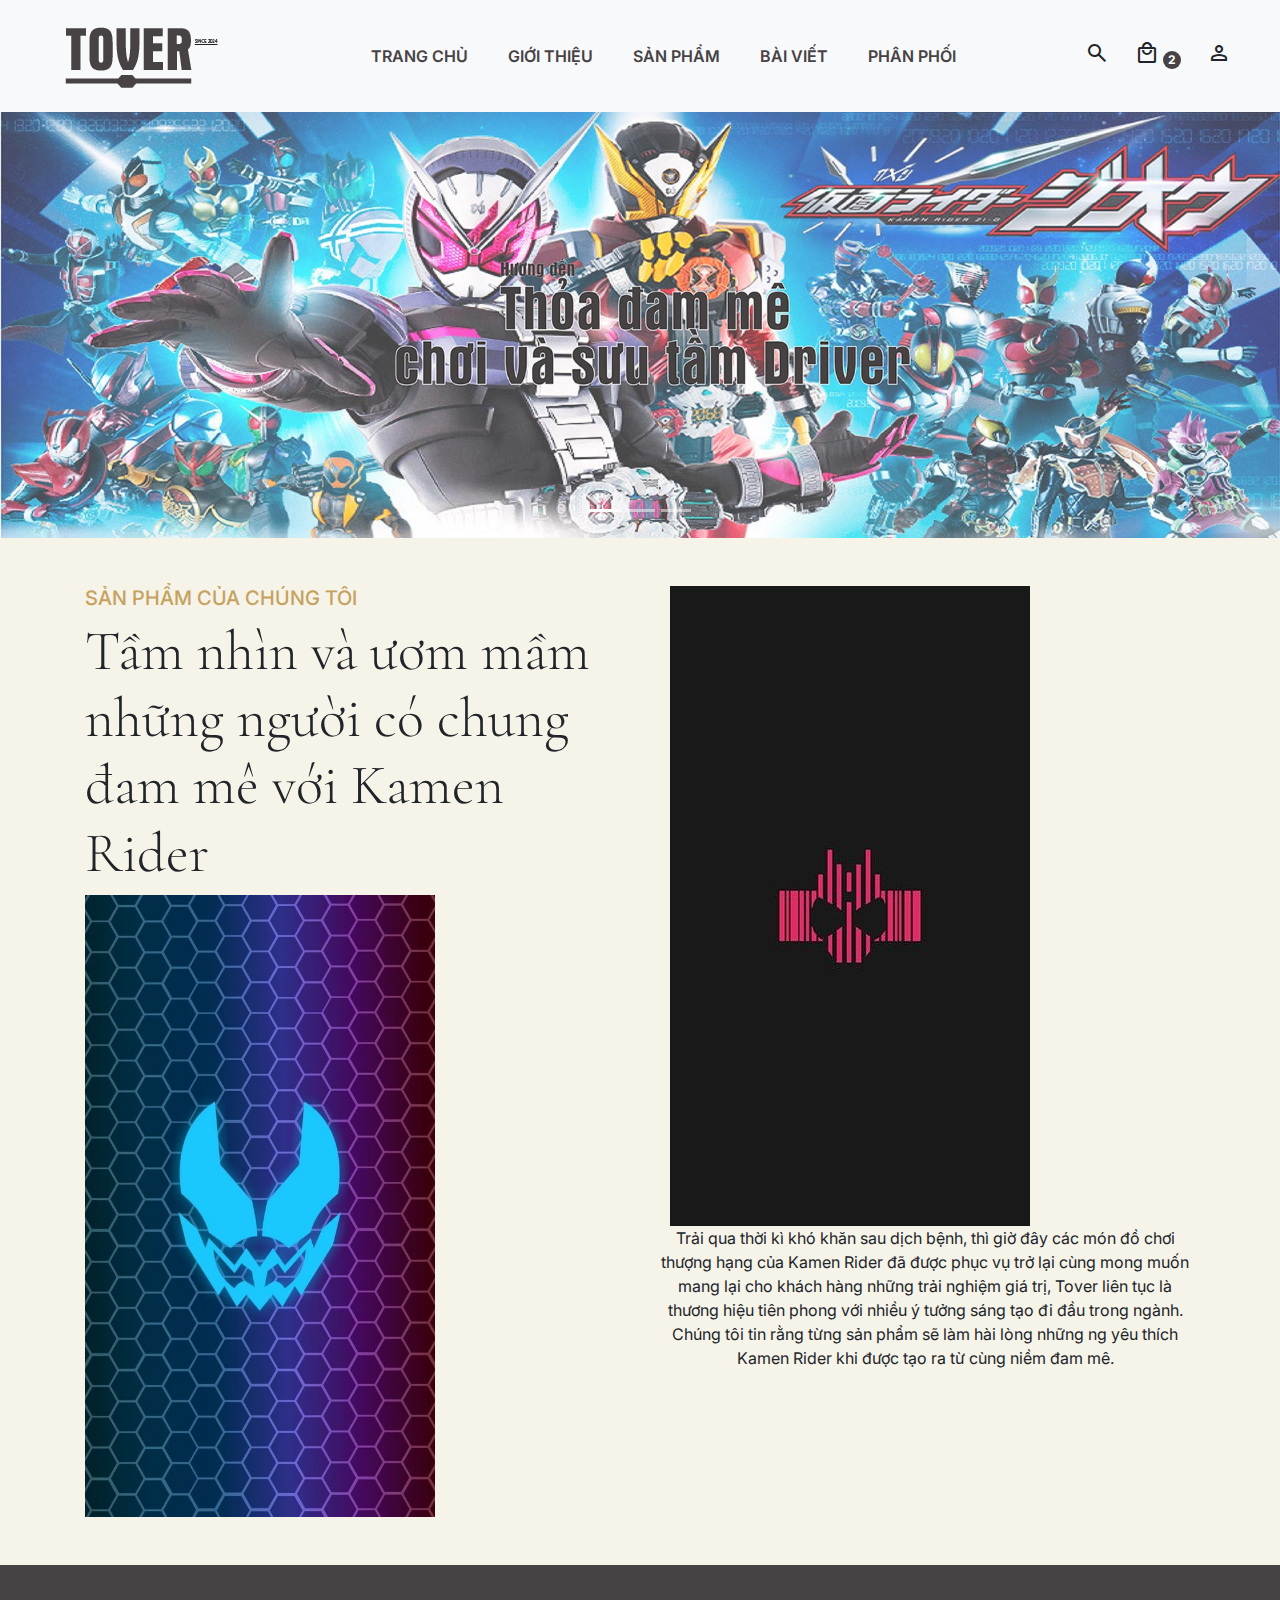
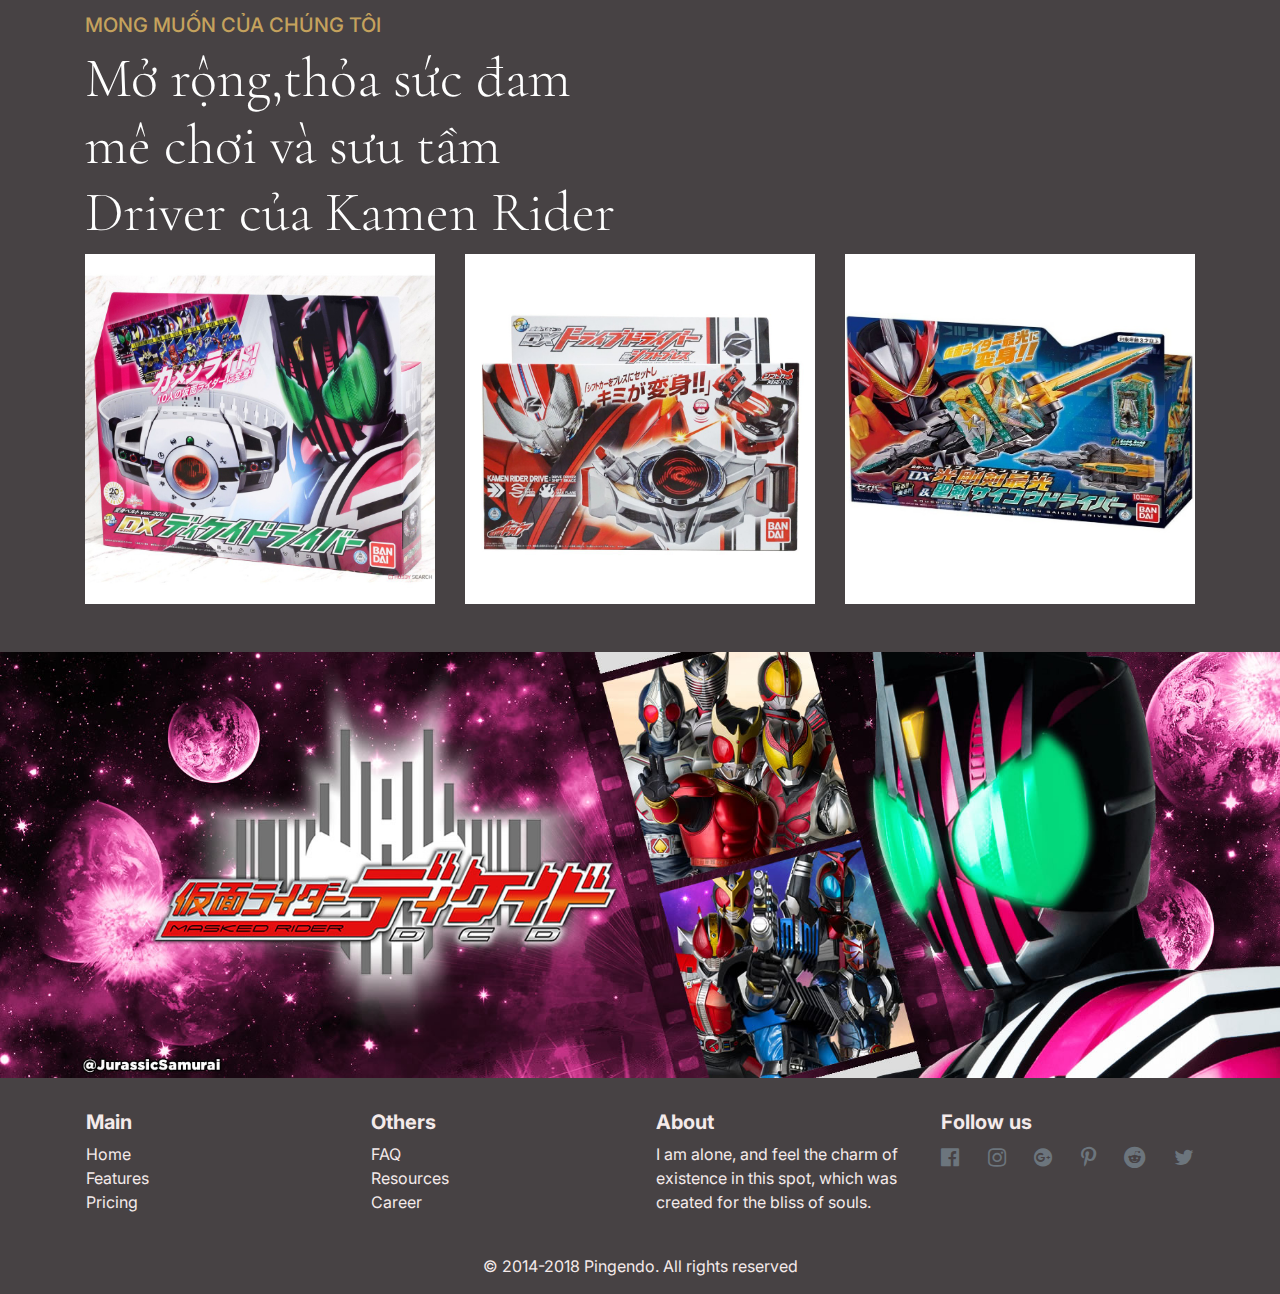
==== index.html @ 9793f77b "Add files via upload" ====
<!doctype html>
<html>
<head>
<meta charset="utf-8">
<meta http-equiv="X-UA-Compatible" content="IE=edge">
<meta name="viewport" content="width=device-width, initial-scale=1.0">
<title>TOVER</title>
	<link rel="icon" href="images/LGRG.png"> 
<link href="css/bootstrap-4.4.1.css" rel="stylesheet" type="text/css">
<link rel="stylesheet" href="https://fonts.googleapis.com/css2?family=Material+Symbols+Outlined:opsz,wght,FILL,GRAD@24,400,0,0" />
	<link rel="stylesheet" href="https://fonts.googleapis.com/css2?family=Material+Symbols+Outlined:opsz,wght,FILL,GRAD@24,400,0,0" />
	<link rel="stylesheet" href="https://fonts.googleapis.com/css2?family=Material+Symbols+Outlined:opsz,wght,FILL,GRAD@24,400,0,0" />
	<link rel="stylesheet" href="https://cdnjs.cloudflare.com/ajax/libs/font-awesome/4.7.0/css/font-awesome.min.css" type="text/css">
</head>

<body>
<nav class="navbar navbar-expand-md navbar-light bg-light"> 
	<div class="container-fluid">
	<a class="navbar-brand" href="index.html"><img src="images/LG2.png" alt="" class="w-100"></a>
	<button class="navbar-toggler" type="button" data-toggle="collapse" data-target="#navbarSupportedContent1" aria-controls="navbarSupportedContent1" aria-expanded="false" aria-label="Toggle navigation"> <span class="navbar-toggler-icon"></span> </button>
	  <div class="collapse navbar-collapse" id="navbarSupportedContent1">
	    <ul class="navbar-nav mx-auto">
	      <li class="nav-item"> <a class="nav-link" href="index.html">trang chủ <span class="sr-only">(current)</span></a> </li>
	      <li class="nav-item"> <a class="nav-link" href="index.html">giới thiệu</a> </li>
			 <li class="nav-item"> <a class="nav-link" href="sp3.html">sản phẩm</a> </li>
			 <li class="nav-item"> <a class="nav-link" href="#">bài viết</a> </li>
			 <li class="nav-item"> <a class="nav-link" href="phanphoi.html">phân phối</a> </li>
        </ul>
	    <form class="form-inline my-2 my-lg-0">
	      <button class="btn my-2 my-sm-0" type="submit"><span class="material-symbols-outlined">
search
</span></button>
        </form>
		    <form class="form-inline my-2 my-lg-0">
	      <button class="btn my-2 my-sm-0" type="submit"><span class="material-symbols-outlined">
local_mall
</span>
		  <span class="badge bg-primary rounded-circle" >2</span></button>
        </form>
		    <form class="form-inline my-2 my-lg-0">
	      <button class="btn my-2 my-sm-0" type="submit"><span class="material-symbols-outlined">
person
</span></button>
        </form>
	  </div>
  </div>
</nav>
<div id="carouselExampleIndicators1" class="carousel slide" data-ride="carousel" style="background-color: grey">
  <ol class="carousel-indicators">
    <li data-target="#carouselExampleIndicators1" data-slide-to="0" class="active"></li>
    <li data-target="#carouselExampleIndicators1" data-slide-to="1"></li>
    <li data-target="#carouselExampleIndicators1" data-slide-to="2"></li>
  </ol>
  <div class="carousel-inner" role="listbox">
    <div class="carousel-item active"> <img class="d-block mx-auto img-fluid" src="images/hinh moi dl 72/BANNER-SP2-01.jpg" alt="First slide">	
      <div class="carousel-caption">

      </div>
    </div>
	   <div class="carousel-item "> <img class="d-block mx-auto img-fluid" src="images/hinh moi dl 72/BANNER-SP3-01.jpg" alt="First slide">
			  
				  
      <div class="carousel-caption">
      </div>
    </div>
	  <div class="carousel-item"> <img class="d-block mx-auto img-fluid" src="images/hinh moi dl 72/BANNER-SP4-01.jpg" alt="First slide">
      <div class="carousel-caption">
      </div>
    </div>
  </div>
  <a class="carousel-control-prev" href="#carouselExampleIndicators1" role="button" data-slide="prev"> <span class="carousel-control-prev-icon" aria-hidden="true"></span> <span class="sr-only">Previous</span> </a> <a class="carousel-control-next" href="#carouselExampleIndicators1" role="button" data-slide="next"> <span class="carousel-control-next-icon" aria-hidden="true"></span> <span class="sr-only">Next</span> </a> </div>
	<section id="vung1" class="py-5 bg-secondary">
	<div class="container">
		<div class="row">
			<div class="col-md-6">
			<h5 class="text-secondary">SẢN PHẨM CỦA CHÚNG TÔI</h5>
			<h1 class="display-4">Tầm nhìn và ươm mầm những người có chung đam mê với Kamen Rider</h1>
			<div class="row">
				<div class="col-md-4"></div>
				<div class="col-md-8"><img src="images/741490c62320a1bcea87bd6bc3e092b0.jpg" alt="" class="w-100"></div>
				
			</div></div>
			
			<div class="col-md-6">
	<div class="col-md-4"><img src="images/713b2e16b7cc73d060dbcf9a7435993a.jpg" alt=""></div>
				<p class="text">Trải qua thời kì khó khăn sau dịch bệnh, thì giờ đây các món đồ chơi thượng hạng của Kamen Rider đã được phục vụ trở lại cùng mong muốn mang lại cho khách hàng những trải nghiệm giá trị, Tover liên tục là thương hiệu tiên phong với nhiều ý tưởng sáng tạo đi đầu trong ngành. Chúng tôi tin rằng từng sản phẩm sẽ làm hài lòng những ng yêu thích Kamen Rider khi được tạo ra từ cùng niềm đam mê. </p>
			</div>
			
			</div>
			
			
		</div>
	
	</section>
	<section id="vung2" class="py-5 bg-primary">
	<div class="container">
		<div class="row">
			<div class="col-md-6">
			<h5 class="text-secondary">MONG MUỐN CỦA CHÚNG TÔI</h5>
			<h1 class="display-4">Mở rộng,thỏa sức đam mê chơi và sưu tầm Driver của Kamen Rider</h1>
			</div>
			
			</div>
			<div class="row">
		<div class="col-lg-4 col-md-6 col-12"><img src="images/h1.jpg" alt="" class="w-100"></div>
		<div class="col-lg-4 col-md-6 col-12"><img src="images/h2.jpg" alt="" class="w-100"></div>
		<div class="col-lg-4 col-md-6 col-12"><img src="images/h4.jpg" alt="" class="w-100"></div></div>
			
		</div>
	
	</section>
<div class="banner"><img src="images/AnyConv.com__EdBoMAvU4AA2nuV.jpg" alt="" class="w-100"></div>	
	
	
<footer class="py-3" >
    <div class="container">
      <div class="row">
        <div class="col-lg-3 col-6 p-3">
          <h5> <b>Main</b> </h5>
          <ul class="list-unstyled">
            <li> Home </li>
            <li> Features </li>
            <li> Pricing </li>
          </ul>
        </div>
        <div class="col-lg-3 col-6 p-3">
          <h5> <b>Others</b> </h5>
          <ul class="list-unstyled">
            <li> FAQ </li>
            <li> Resources </li>
            <li> Career </li>
          </ul>
        </div>
        <div class="col-lg-3 col-md-6 p-3">
          <h5> <b>About</b> </h5>
          <p class="mb-0"> I am alone, and feel the charm of existence in this spot, which was created for the bliss of souls.</p>
        </div>
        <div class="col-lg-3 col-md-6 p-3">
          <h5> <b>Follow us</b> </h5>
          <div class="row">
            <div class="col-md-12 d-flex align-items-center justify-content-between my-2"> <a href="#">
                <i class="d-block fa fa-facebook-official text-muted fa-lg mr-2"></i>
              </a> <a href="#">
                <i class="d-block fa fa-instagram text-muted fa-lg mx-2"></i>
              </a> <a href="#">
                <i class="d-block fa fa-google-plus-official text-muted fa-lg mx-2"></i>
              </a> <a href="#">
                <i class="d-block fa fa-pinterest-p text-muted fa-lg mx-2"></i>
              </a> <a href="#">
                <i class="d-block fa fa-reddit text-muted fa-lg mx-2"></i>
              </a> <a href="#">
                <i class="d-block fa fa-twitter text-muted fa-lg ml-2"></i>
              </a> </div>
          </div>
        </div>
      </div>
      <div class="row">
        <div class="col-md-12 text-center">
          <p class="mb-0 mt-2">© 2014-2018 Pingendo. All rights reserved</p>
        </div>
      </div>
    </div>
  </footer>			 
			 
			 
<script src="js/jquery-3.4.1.min.js"></script>
<script src="js/popper.min.js"></script>
<script src="js/bootstrap-4.4.1.js"></script>
</body>
</html>
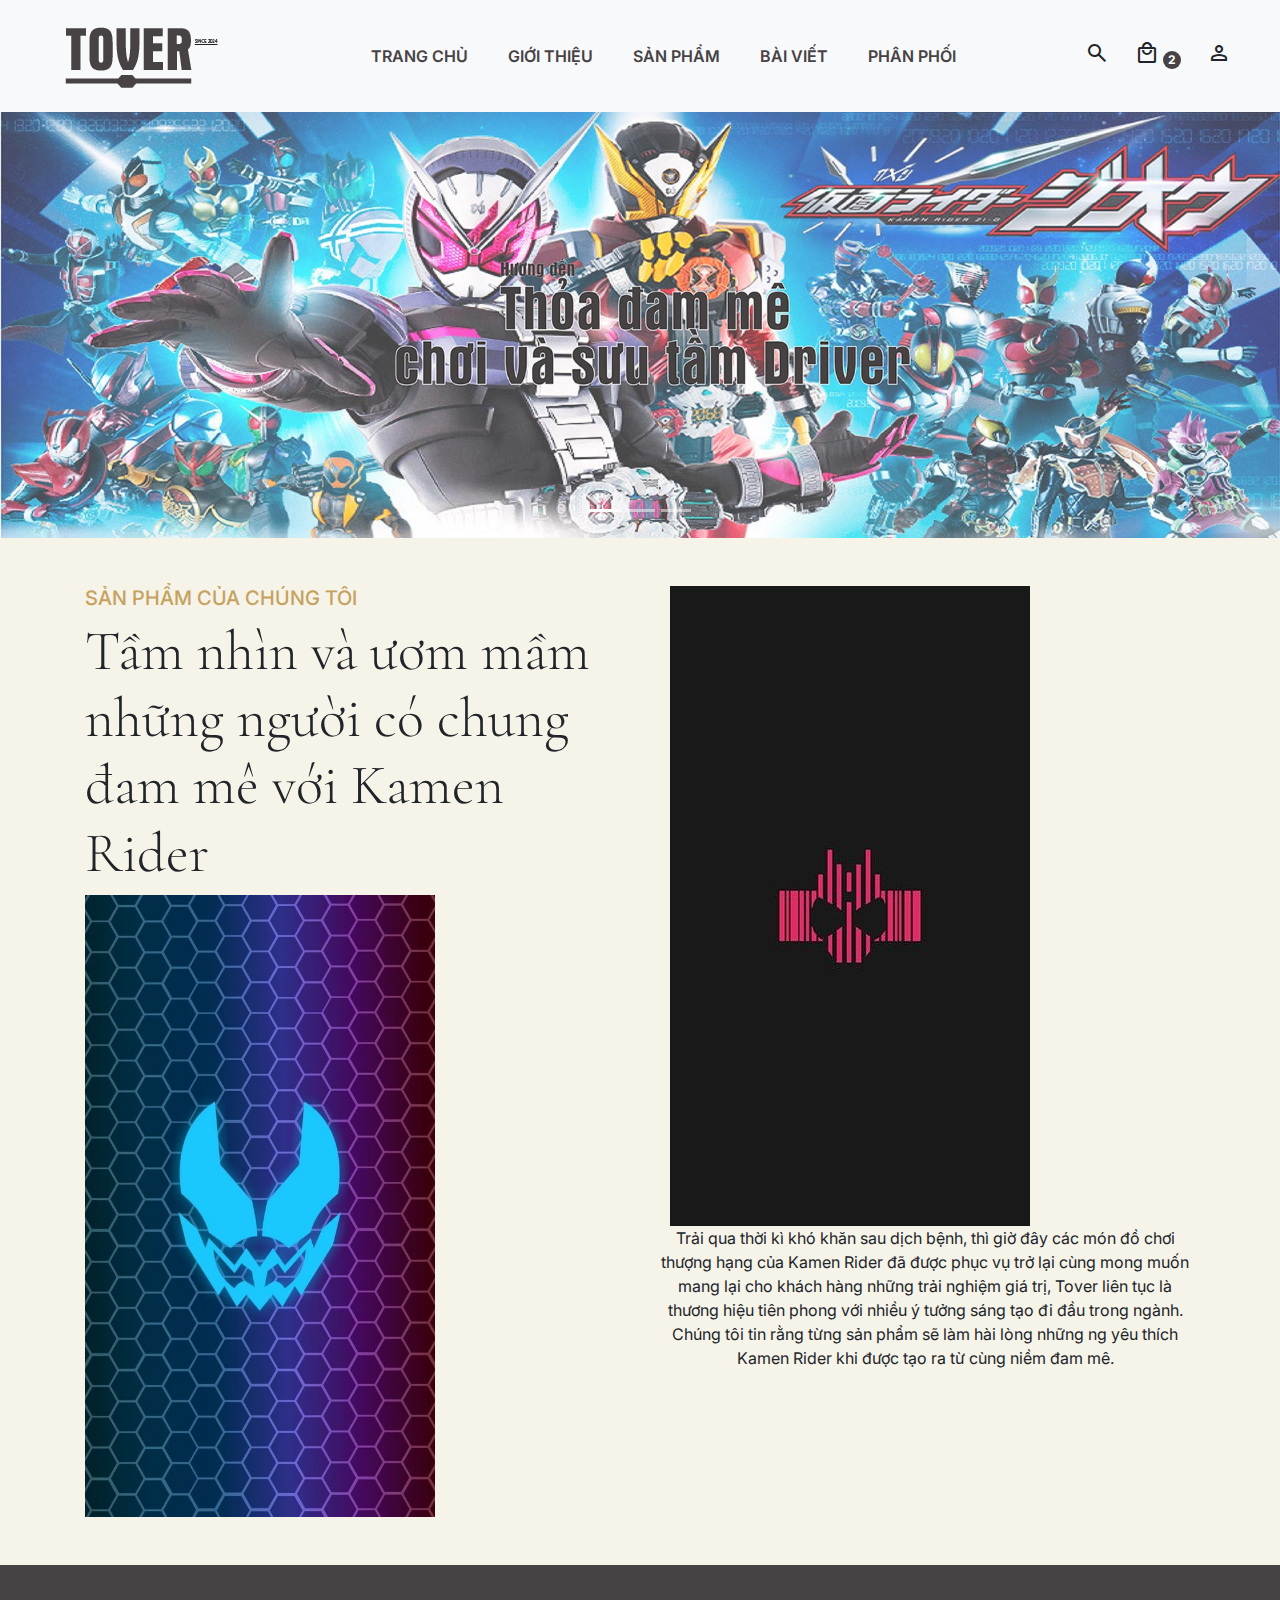
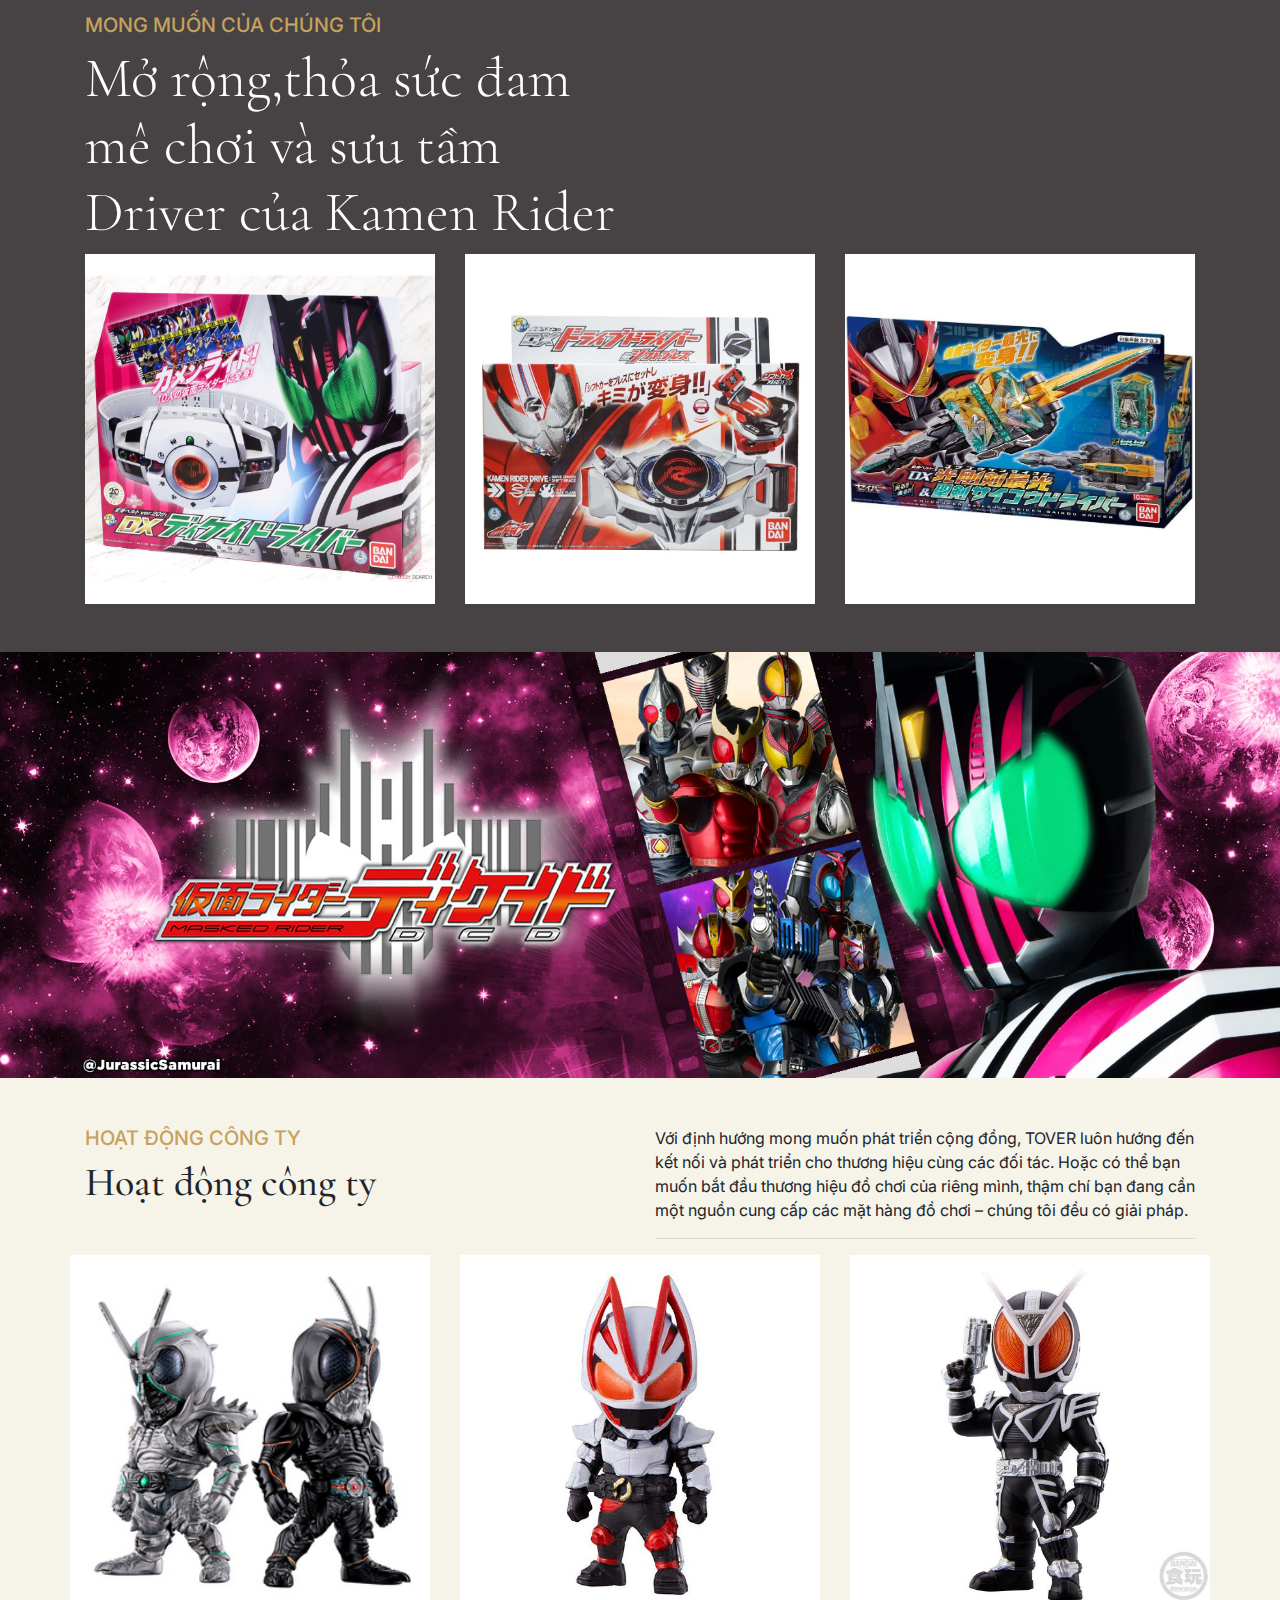
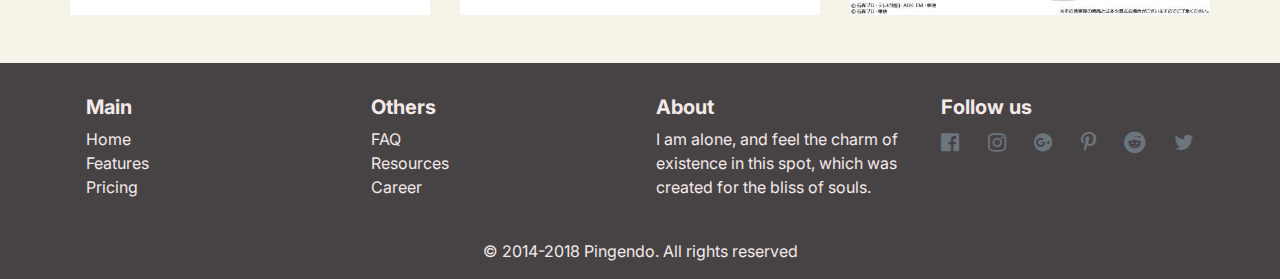
==== commit 84581ab4: "Add files via upload" ====
--- a/index.html
+++ b/index.html
@@ -111,6 +111,29 @@
 	</section>
 <div class="banner"><img src="images/AnyConv.com__EdBoMAvU4AA2nuV.jpg" alt="" class="w-100"></div>	
 	
+<section id="vung3" class="py-5 bg-secondary">
+	<div class="container">
+		<div class="row">
+			<div class="col-md-6">
+			<h5 class="text-secondary">HOẠT ĐỘNG CÔNG TY</h5>
+			<h1 class="display-5">Hoạt động công ty</h1>
+				
+			</div>
+			<div class="col-md-6">
+			<p>Với định hướng mong muốn phát triển cộng đồng, TOVER 
+				luôn hướng đến kết nối và phát triển cho thương hiệu cùng các đối tác. Hoặc có thể bạn muốn bắt đầu thương hiệu đồ chơi của riêng mình, thậm chí bạn  đang cần một nguồn cung cấp các mặt hàng đồ chơi – chúng tôi đều có giải pháp. </p>
+				<hr>
+		</div>
+		<div class="row">
+		<div class="col-lg-4 col-md-6 col-12"><img src="images/N2643494001001_002.jpg" alt="" class="w-100"></div>
+		<div class="col-lg-4 col-md-6 col-12"><img src="images/only-19-50-usd-for-kamen-rider-geats-capsule-hero-figure-01-online-at-the-shop_0.jpg" alt="" class="w-100"></div>
+		<div class="col-lg-4 col-md-6 col-12"><img src="images/K1464124_g4_154438.jpg" alt="" class="w-100"></div></div>
+			
+			</div>
+		</div>
+	
+	</section>
+	
 	
 <footer class="py-3" >
     <div class="container">
